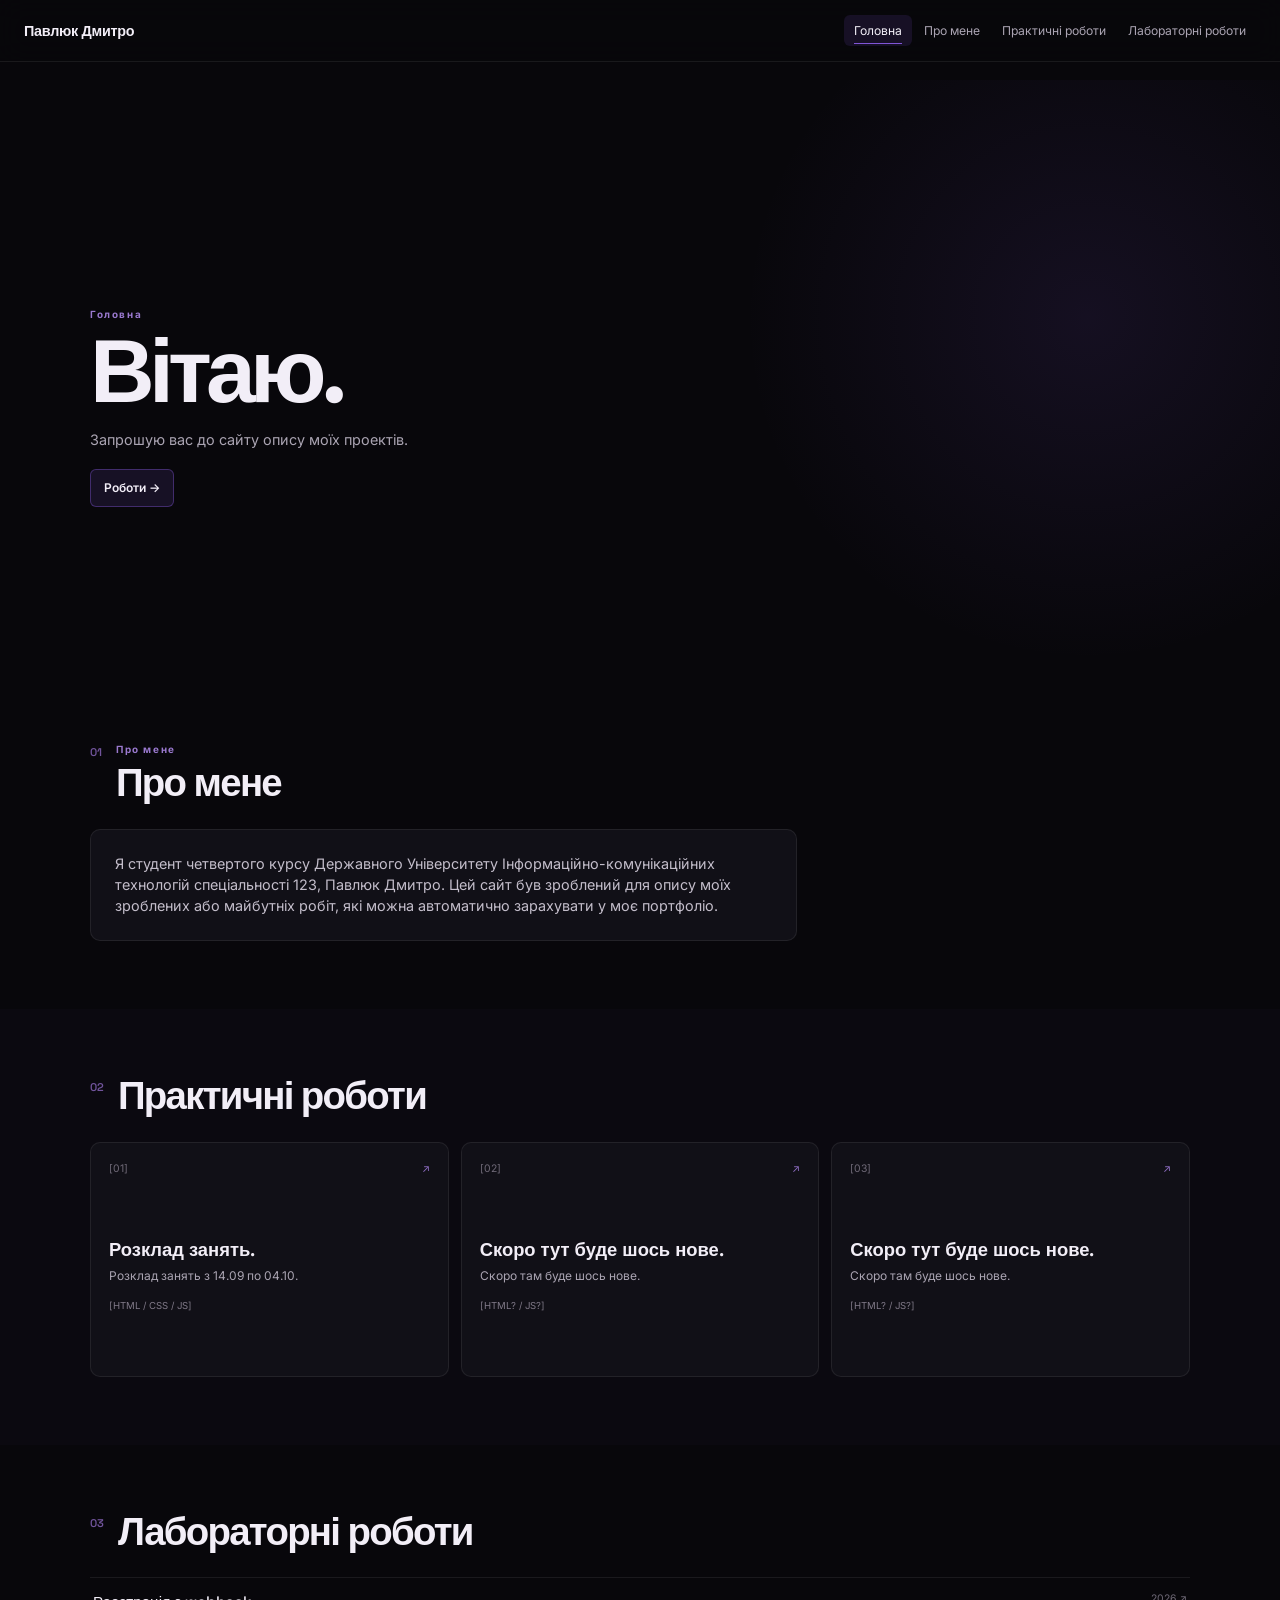
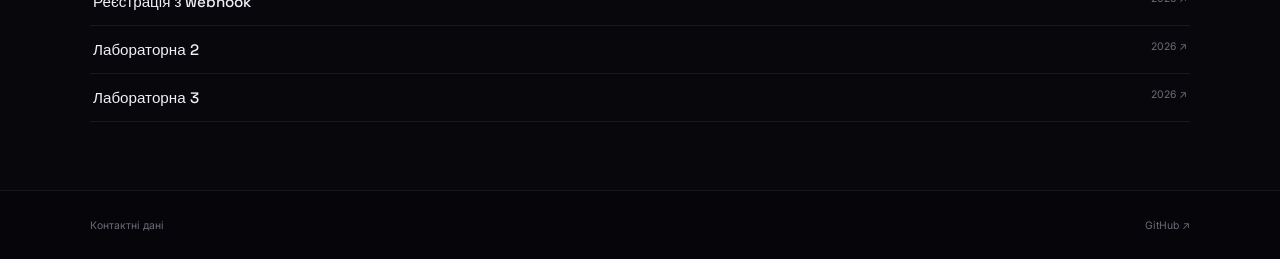
==== index.html @ 22902795 "schedule + webhook" ====
<!DOCTYPE html>
<html lang="en">
<head>
  <meta charset="UTF-8">
  <meta name="viewport" content="width=device-width, initial-scale=1.0">
  <title>Моє портфоліо</title>
  <link rel="stylesheet" href="style.css">
</head>
<body>
  <header class="site-header">
    <a href="#main" class="brand">Павлюк Дмитро</a>

    <nav class="nav">
      <a href="#main" class="nav-link active">Головна</a>
      <a href="#about" class="nav-link">Про мене</a>
      <a href="#projects" class="nav-link">Практичні роботи</a>
      <a href="#projects-2" class="nav-link">Лабораторні роботи</a>
    </nav>
  </header>

  <main>
    <section id="main" class="hero">
      <div class="container">
        <p class="label">Головна</p>
        <h1>Вітаю.</h1>
        <p class="intro">Запрошую вас до сайту опису моїх проектів.</p>
        <a href="#projects" class="button">Роботи →</a>
      </div>
    </section>

    <section id="about" class="section">
      <div class="container">
        <div class="heading">
          <span>01</span>
          <div>
            <p class="label">Про мене</p>
            <h2>Про мене</h2>
          </div>
        </div>

        <div class="about-grid">
          <div class="card">
            <p>Я студент четвертого курсу Державного Університету Інформаційно-комунікаційних технологій спеціальності 123, Павлюк Дмитро. Цей сайт був зроблений для опису моїх зроблених або майбутніх робіт, які можна автоматично зарахувати у моє портфоліо.</p>
          </div>

          <!-- <div class="card details">
            <div><span>[FIELD]</span><strong>[VALUE]</strong></div>
            <div><span>[FIELD]</span><strong>[VALUE]</strong></div>
            <div><span>[FIELD]</span><strong>[VALUE]</strong></div>
          </div> -->
        </div>
      </div>
    </section>

    <section id="projects" class="section alt">
      <div class="container">
        <div class="heading">
          <span>02</span>
          <div>
            <!-- <p class="label">Практичні роботи</p> -->
            <h2>Практичні роботи</h2>
          </div>
        </div>

        <div class="projects-grid">
          <article class="card project">
            <div class="project-top"><span>[01]</span><a href="schedule.html">↗</a></div>
            <h3>Розклад занять.</h3>
            <p>Розклад занять з 14.09 по 04.10.</p>
            <small>[HTML / CSS / JS]</small>
          </article>

          <article class="card project">
            <div class="project-top"><span>[02]</span><a href="#">↗</a></div>
            <h3>Скоро тут буде шось нове.</h3>
            <p>Скоро там буде шось нове.</p>
            <small>[HTML? / JS?]</small>
          </article>

          <article class="card project">
            <div class="project-top"><span>[03]</span><a href="#">↗</a></div>
            <h3>Скоро тут буде шось нове.</h3>
            <p>Скоро там буде шось нове.</p>
            <small>[HTML? / JS?]</small>
          </article>
        </div>
      </div>
    </section>

    <section id="projects-2" class="section">
      <div class="container">
        <div class="heading">
          <span>03</span>
          <div>
            <!-- <p class="label">[SECTION LABEL]</p> -->
            <h2>Лабораторні роботи</h2>
          </div>
        </div>

        <div class="project-list">
          <a href="webhook.html" class="project-row">
            <span>Реєстрація з webhook</span><span>2026 ↗</span>
          </a>
          <a href="#" class="project-row">
            <span>Лабораторна 2</span><span>2026 ↗</span>
          </a>
          <a href="#" class="project-row">
            <span>Лабораторна 3</span><span>2026 ↗</span>
          </a>
        </div>
      </div>
    </section>
  </main>

  <footer class="site-footer">
    <div class="footer-inner">
      <span>Контактні дані</span>
      <a href="[GITHUB URL]" target="_blank" rel="noopener">GitHub ↗</a>
    </div>
  </footer>

  <script src="script.js"></script>
</body>
</html>
---- style.css ----
@import url('https://fonts.googleapis.com/css2?family=Inter:wght@400;500;600;700&family=Space+Grotesk:wght@500;600;700&display=swap');

:root {
  --bg: #08070b;
  --surface: #111017;
  --surface-hover: #17131f;
  --text: #f2eef7;
  --muted: #aaa4b2;
  --faint: #706a78;
  --purple: #8055d6;
  --purple-soft: rgba(128, 85, 214, .13);
  --border: rgba(255,255,255,.075);
  --max: 1100px;
}

* { box-sizing: border-box; margin: 0; padding: 0; }

html {
  scroll-behavior: smooth;
  scroll-padding-top: 70px;
}

body {
  background: var(--bg);
  color: var(--text);
  font-family: Inter, sans-serif;
  line-height: 1.45;
  padding-top: 80px; 
}

a { color: inherit; text-decoration: none; }

.container {
  width: min(var(--max), calc(100% - 48px));
  margin: auto;
}

/* Header */

.site-header {
  position: fixed;
  z-index: 10;
  top: 0;
  width: 100%;
  height: 62px;
  padding: 0 24px;
  display: flex;
  align-items: center;
  justify-content: space-between;
  border-bottom: 1px solid var(--border);
  background: rgba(8,7,11,.86);
  backdrop-filter: blur(14px);
}

.brand {
  font: 700 .9rem "Space Grotesk", sans-serif;
  letter-spacing: -.02em;
}

.nav {
  display: flex;
  gap: 2px;
}

.nav-link {
  position: relative;
  padding: 7px 10px;
  border-radius: 6px;
  color: var(--muted);
  font-size: .76rem;
  transition: .2s;
}

.nav-link:hover,
.nav-link.active {
  color: var(--text);
  background: var(--purple-soft);
}

.nav-link.active::after {
  content: "";
  position: absolute;
  bottom: 2px;
  left: 10px;
  right: 10px;
  height: 1px;
  background: var(--purple);
}

/* Main */

.hero {
  min-height: 66vh;
  padding: 130px 0 70px;
  display: flex;
  align-items: center;
  background:
    radial-gradient(circle at 85% 40%, rgba(128,85,214,.11), transparent 30%);
}

.label {
  margin-bottom: 8px;
  color: #9a79cf;
  font-size: .62rem;
  font-weight: 700;
  letter-spacing: .16em;
}

.hero h1 {
  max-width: 850px;
  font: 700 clamp(3rem, 7vw, 6.2rem)/.92 "Space Grotesk", sans-serif;
  letter-spacing: -.065em;
}

.intro {
  max-width: 500px;
  margin: 18px 0;
  color: var(--muted);
  font-size: .9rem;
}

.button {
  display: inline-block;
  padding: 9px 13px;
  border: 1px solid rgba(128,85,214,.4);
  border-radius: 6px;
  background: var(--purple-soft);
  font-size: .75rem;
  font-weight: 600;
  transition: .2s;
}

.button:hover {
  background: rgba(128,85,214,.22);
  transform: translateY(-1px);
}

/* Sections */

.section {
  padding: 68px 0;
}

.alt {
  background: rgba(128,85,214,.025);
}

.heading {
  display: flex;
  gap: 14px;
  align-items: flex-start;
  margin-bottom: 26px;
}

.heading > span {
  padding-top: 3px;
  color: #71549c;
  font: 600 .7rem "Space Grotesk", sans-serif;
}

.heading h2 {
  font: 600 clamp(1.65rem, 3vw, 2.7rem)/1 "Space Grotesk", sans-serif;
  letter-spacing: -.045em;
}

/* About */

.about-grid {
  display: grid;
  grid-template-columns: 1.3fr .7fr;
  gap: 12px;
}

.card {
  border: 1px solid var(--border);
  border-radius: 10px;
  background: var(--surface);
}

.about-grid > .card {
  padding: 24px;
}

.about-grid p {
  color: #c3bdca;
  font-size: .9rem;
}

.details {
  display: flex;
  flex-direction: column;
  gap: 13px;
}

.details div {
  display: flex;
  flex-direction: column;
  gap: 2px;
}

.details span {
  color: var(--faint);
  font-size: .6rem;
  text-transform: uppercase;
  letter-spacing: .1em;
}

.details strong {
  font-size: .78rem;
  font-weight: 500;
}

/* Projects */

.projects-grid {
  display: grid;
  grid-template-columns: repeat(3, 1fr);
  gap: 12px;
}

.project {
  min-height: 235px;
  padding: 18px;
  transition: .2s;
}

.project:hover {
  border-color: rgba(128,85,214,.35);
  background: var(--surface-hover);
  transform: translateY(-2px);
}

.project-top {
  display: flex;
  justify-content: space-between;
  color: var(--faint);
  font-size: .65rem;
}

.project-top a {
  color: #9270c8;
}

.project h3 {
  margin-top: 62px;
  font: 600 1.15rem "Space Grotesk", sans-serif;
}

.project p {
  margin-top: 6px;
  color: var(--muted);
  font-size: .75rem;
}

.project small {
  display: block;
  margin-top: 15px;
  color: #817a89;
  font-size: .6rem;
}

/* Project list */

.project-list {
  border-top: 1px solid var(--border);
}

.project-row {
  display: flex;
  justify-content: space-between;
  padding: 14px 3px;
  border-bottom: 1px solid var(--border);
  font: 500 .95rem "Space Grotesk", sans-serif;
  transition: .2s;
}

.project-row:hover {
  padding-left: 9px;
  color: #a685d6;
}

.project-row span:last-child {
  color: var(--faint);
  font: 400 .65rem Inter, sans-serif;
}

/* Footer */

.site-footer {
  border-top: 1px solid var(--border);
  background: #060509;
}

.footer-inner {
  min-height: 68px;
  width: min(var(--max), calc(100% - 48px));
  margin: auto;
  display: flex;
  align-items: center;
  justify-content: space-between;
  color: var(--faint);
  font-size: .65rem;
}

.footer-inner a:hover {
  color: #a685d6;
}

/* Responsive */

@media (max-width: 700px) {
  .site-header {
    height: auto;
    min-height: 62px;
    padding: 11px 16px;
    gap: 8px;
    align-items: flex-start;
  }

  .brand {
    padding-top: 5px;
    white-space: nowrap;
  }

  .nav {
    flex-wrap: wrap;
    justify-content: flex-end;
  }

  .nav-link {
    padding: 5px 6px;
    font-size: .65rem;
  }

  .container,
  .footer-inner {
    width: min(100% - 32px, var(--max));
  }

  .hero {
    min-height: 70vh;
    padding-top: 125px;
  }

  .section {
    padding: 48px 0;
  }

  .about-grid,
  .projects-grid {
    grid-template-columns: 1fr;
  }

  .project {
    min-height: 190px;
  }

  .project h3 {
    margin-top: 42px;
  }
}

.form-group {
            margin-bottom: 18px;
            display: flex;
            flex-direction: column;
            gap: 6px;
        }

        label {
            font-weight: 500;
            font-size: 0.95rem;
        }

        input[type="text"],
        input[type="email"],
        input[type="password"],
        input[type="date"],
        select {
            width: 100%;
            padding: 10px 12px;
            border-radius: 6px;
            border: 1px solid var(--border-color);
            background-color: var(--bg-color);
            color: var(--text-main);
            box-sizing: border-box;
            font-size: 1rem;
        }

        input:focus, select:focus {
            outline: none;
            border-color: var(--accent-color);
        }

        input[type="submit"] {
            background-color: var(--accent-color);
            color: #0f172a;
            border: none;
            padding: 12px;
            font-weight: bold;
            font-size: 1rem;
            border-radius: 6px;
            cursor: pointer;
            width: 100%;
            margin-top: 10px;
            transition: background-color 0.2s;
        }

        input[type="submit"]:hover {
            background-color: #0284c7;
            color: #ffffff;
        }

        .back-link {
            display: inline-block;
            margin-bottom: 15px;
            color: var(--accent-color);
            text-decoration: none;
        }

@media (max-width: 440px) {
  .site-header {
    position: absolute;
    flex-direction: column;
  }

  .nav {
    width: 100%;
    justify-content: space-between;
  }

  .hero {
    padding-top: 150px;
  }

  .footer-inner {
    padding: 15px 0;
    min-height: auto;
    gap: 8px;
    align-items: flex-start;
    flex-direction: column;
  }
  
}
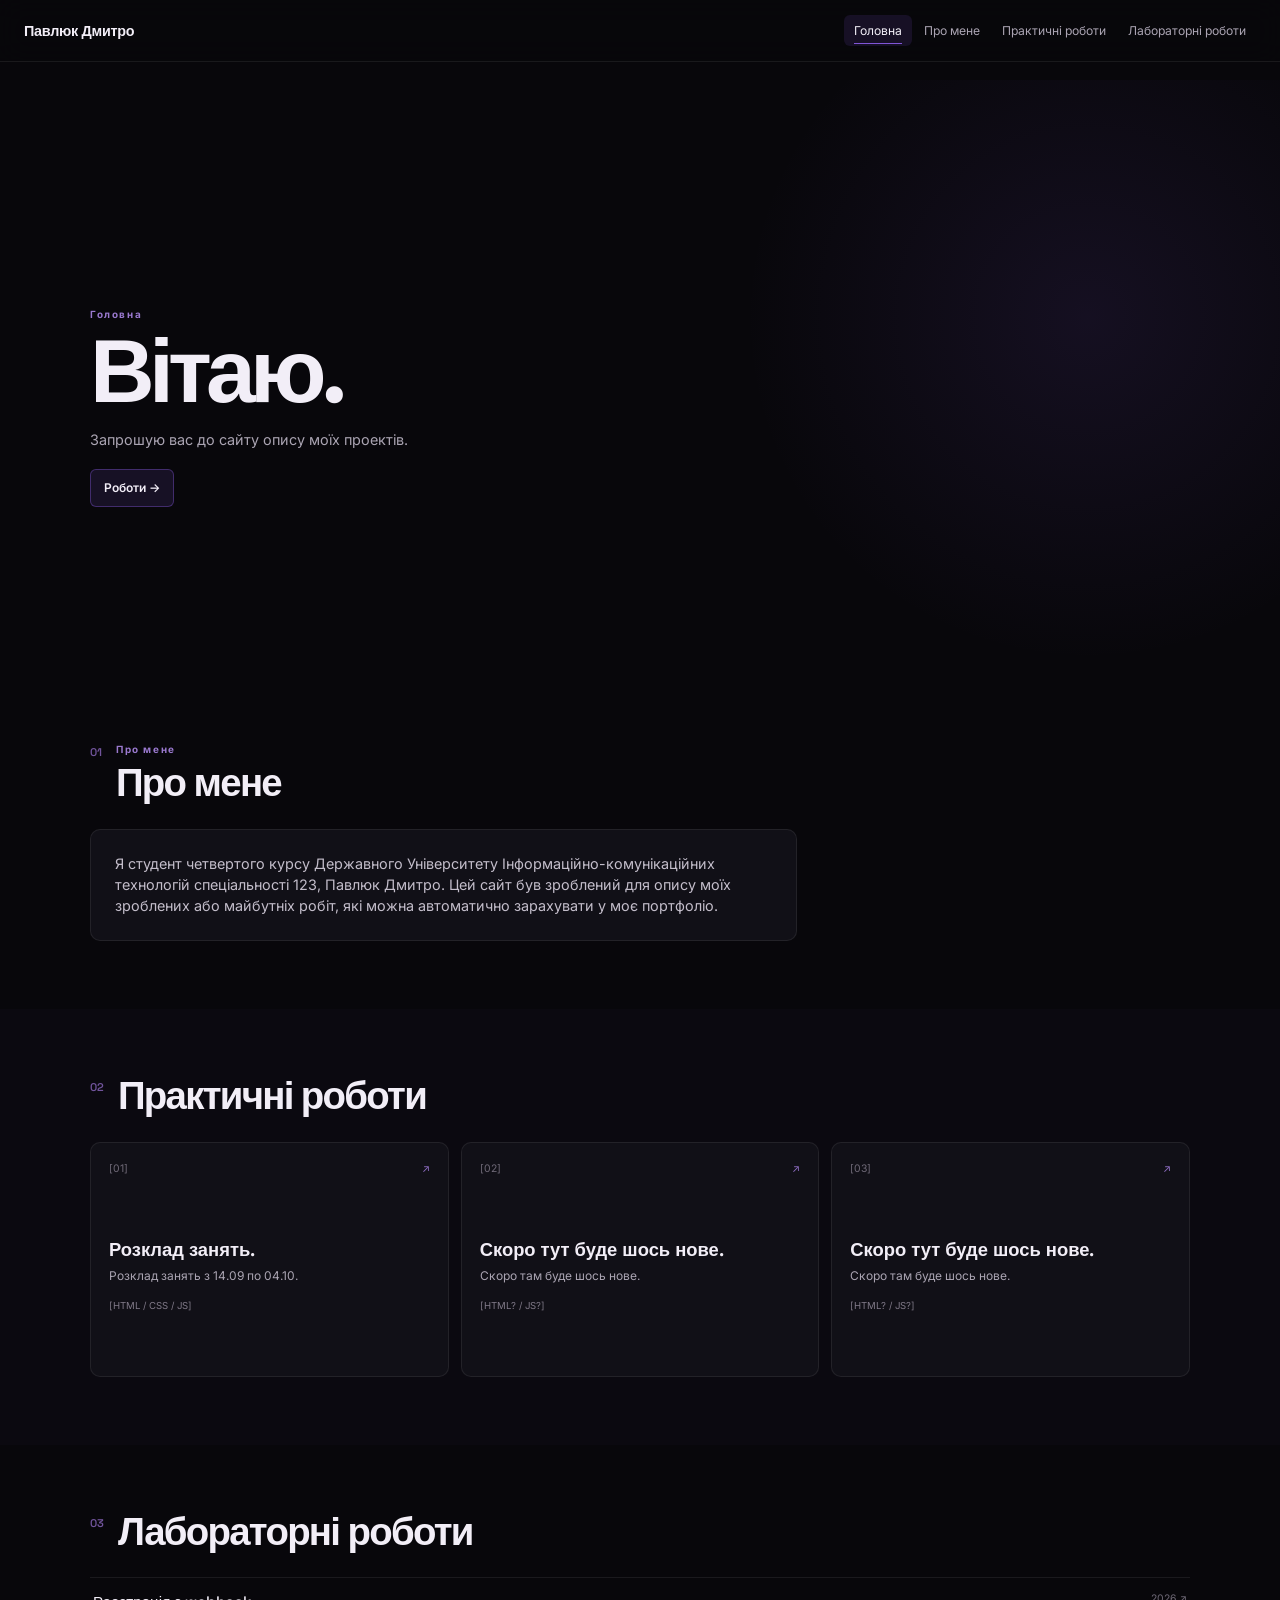
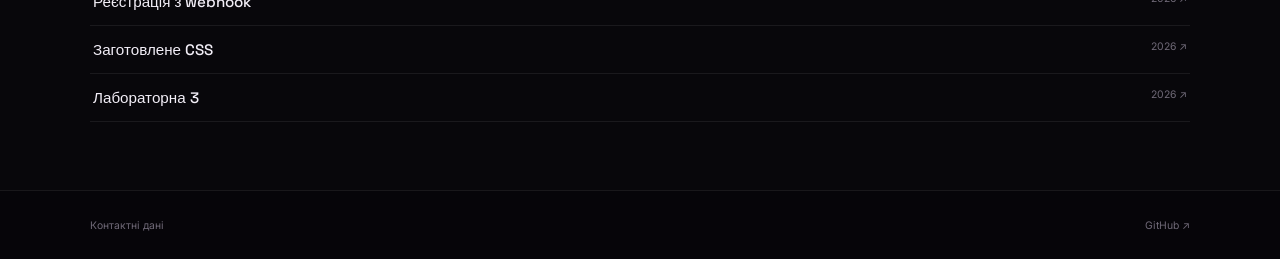
==== commit 34427e0d: "lab2" ====
--- a/index.html
+++ b/index.html
@@ -101,8 +101,8 @@
           <a href="webhook.html" class="project-row">
             <span>Реєстрація з webhook</span><span>2026 ↗</span>
           </a>
-          <a href="#" class="project-row">
-            <span>Лабораторна 2</span><span>2026 ↗</span>
+          <a href="lab2.html" class="project-row">
+            <span>Заготовлене CSS</span><span>2026 ↗</span>
           </a>
           <a href="#" class="project-row">
             <span>Лабораторна 3</span><span>2026 ↗</span>
@@ -115,7 +115,7 @@
   <footer class="site-footer">
     <div class="footer-inner">
       <span>Контактні дані</span>
-      <a href="[GITHUB URL]" target="_blank" rel="noopener">GitHub ↗</a>
+      <a href="https://github.com/Dmpvl/mainsite" target="_blank" rel="noopener">GitHub ↗</a>
     </div>
   </footer>
 
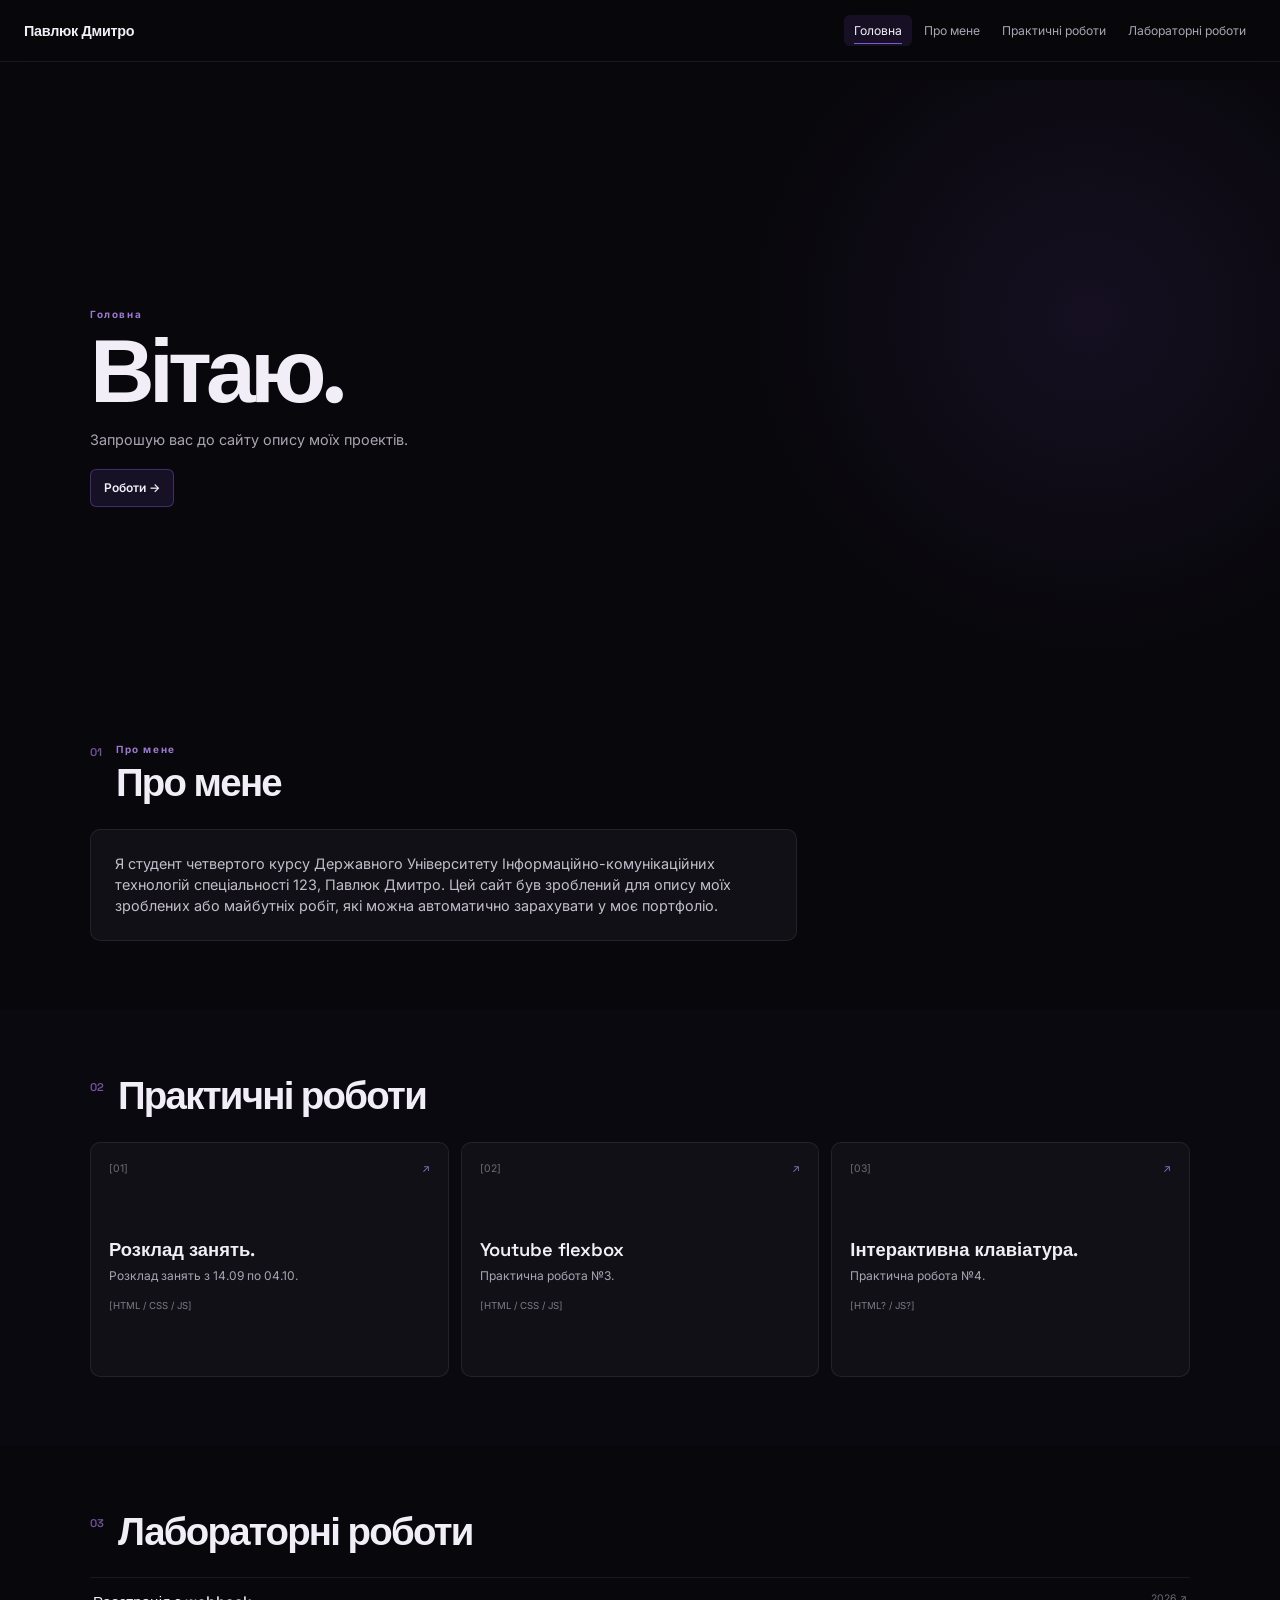
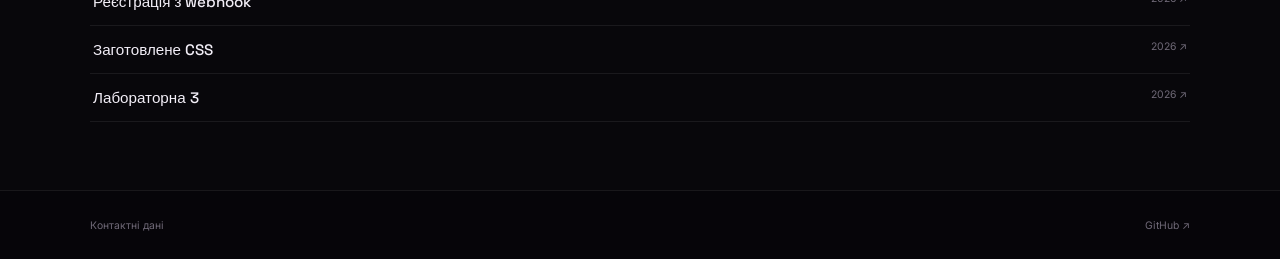
==== commit 96234ec6: "PR3 fixed" ====
--- a/index.html
+++ b/index.html
@@ -64,23 +64,23 @@
 
         <div class="projects-grid">
           <article class="card project">
-            <div class="project-top"><span>[01]</span><a href="schedule.html">↗</a></div>
+            <div class="project-top"><span>[01]</span><a href="Prs/PR1/schedule.html">↗</a></div>
             <h3>Розклад занять.</h3>
             <p>Розклад занять з 14.09 по 04.10.</p>
             <small>[HTML / CSS / JS]</small>
           </article>
 
           <article class="card project">
-            <div class="project-top"><span>[02]</span><a href="#">↗</a></div>
-            <h3>Скоро тут буде шось нове.</h3>
-            <p>Скоро там буде шось нове.</p>
-            <small>[HTML? / JS?]</small>
+            <div class="project-top"><span>[02]</span><a href="/Prs/PR3/index.html">↗</a></div>
+            <h3>Youtube flexbox</h3>
+            <p>Практична робота №3.</p>
+            <small>[HTML / CSS / JS]</small>
           </article>
 
           <article class="card project">
-            <div class="project-top"><span>[03]</span><a href="#">↗</a></div>
-            <h3>Скоро тут буде шось нове.</h3>
-            <p>Скоро там буде шось нове.</p>
+            <div class="project-top"><span>[03]</span><a href="/Prs/PR4/index.html">↗</a></div>
+            <h3>Інтерактивна клавіатура.</h3>
+            <p>Практична робота №4.</p>
             <small>[HTML? / JS?]</small>
           </article>
         </div>
@@ -101,7 +101,7 @@
           <a href="webhook.html" class="project-row">
             <span>Реєстрація з webhook</span><span>2026 ↗</span>
           </a>
-          <a href="lab2.html" class="project-row">
+          <a href="Labs/lab2.html" class="project-row">
             <span>Заготовлене CSS</span><span>2026 ↗</span>
           </a>
           <a href="#" class="project-row">
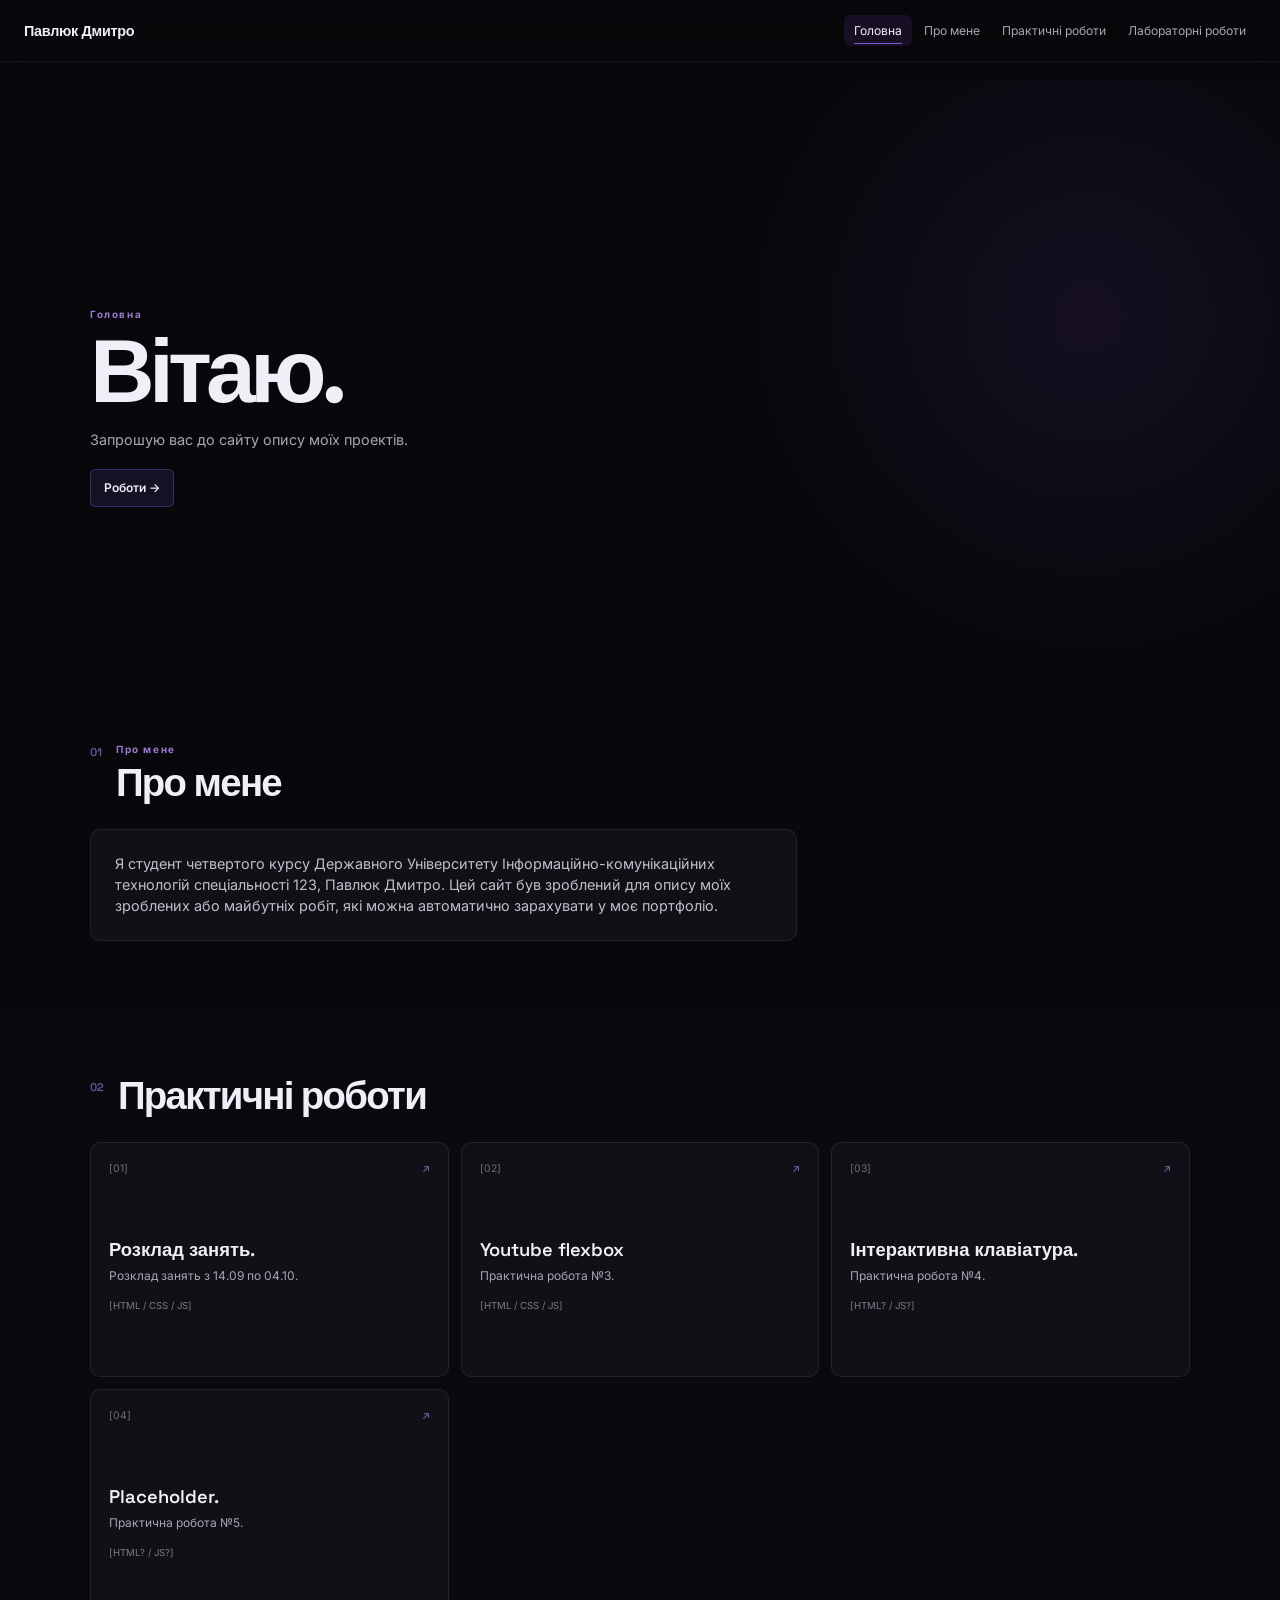
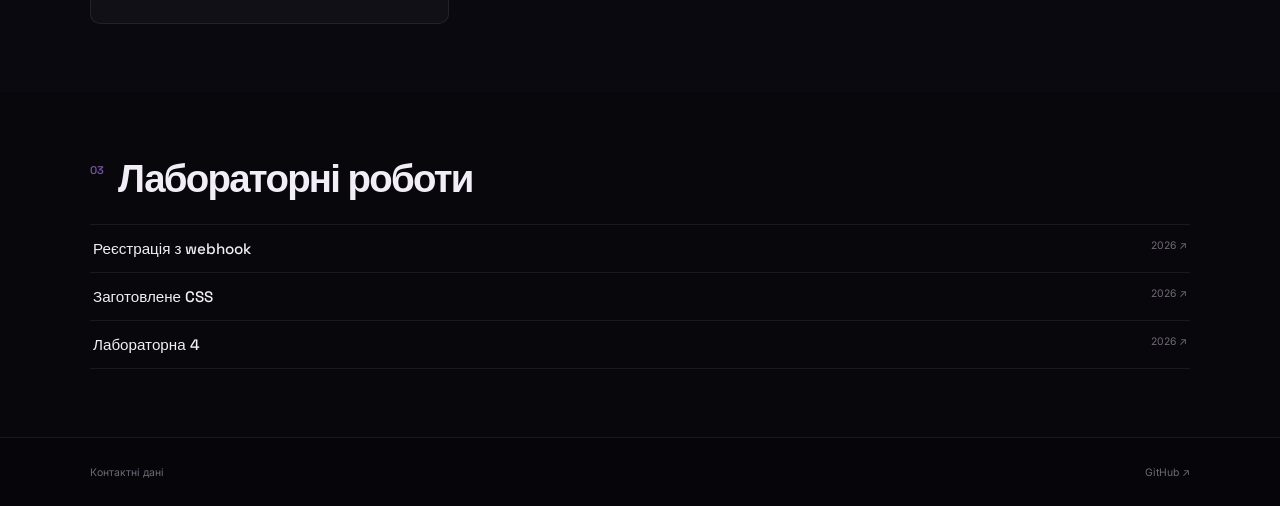
==== commit 09fb7b5f: "PR4 + LB4" ====
--- a/index.html
+++ b/index.html
@@ -71,16 +71,22 @@
           </article>
 
           <article class="card project">
-            <div class="project-top"><span>[02]</span><a href="/Prs/PR3/index.html">↗</a></div>
+            <div class="project-top"><span>[02]</span><a href="Prs/PR3/index.html">↗</a></div>
             <h3>Youtube flexbox</h3>
             <p>Практична робота №3.</p>
             <small>[HTML / CSS / JS]</small>
           </article>
 
           <article class="card project">
-            <div class="project-top"><span>[03]</span><a href="/Prs/PR4/index.html">↗</a></div>
+            <div class="project-top"><span>[03]</span><a href="Prs/PR4.2/index.html">↗</a></div>
             <h3>Інтерактивна клавіатура.</h3>
             <p>Практична робота №4.</p>
+            <small>[HTML? / JS?]</small>
+          </article>
+          <article class="card project">
+            <div class="project-top"><span>[04]</span><a href="Prs/PR4.2/index.html">↗</a></div>
+            <h3>Placeholder.</h3>
+            <p>Практична робота №5.</p>
             <small>[HTML? / JS?]</small>
           </article>
         </div>
@@ -104,8 +110,8 @@
           <a href="Labs/lab2.html" class="project-row">
             <span>Заготовлене CSS</span><span>2026 ↗</span>
           </a>
-          <a href="#" class="project-row">
-            <span>Лабораторна 3</span><span>2026 ↗</span>
+          <a href="Labs/Lb4/index.html" class="project-row">
+            <span>Лабораторна 4</span><span>2026 ↗</span>
           </a>
         </div>
       </div>
